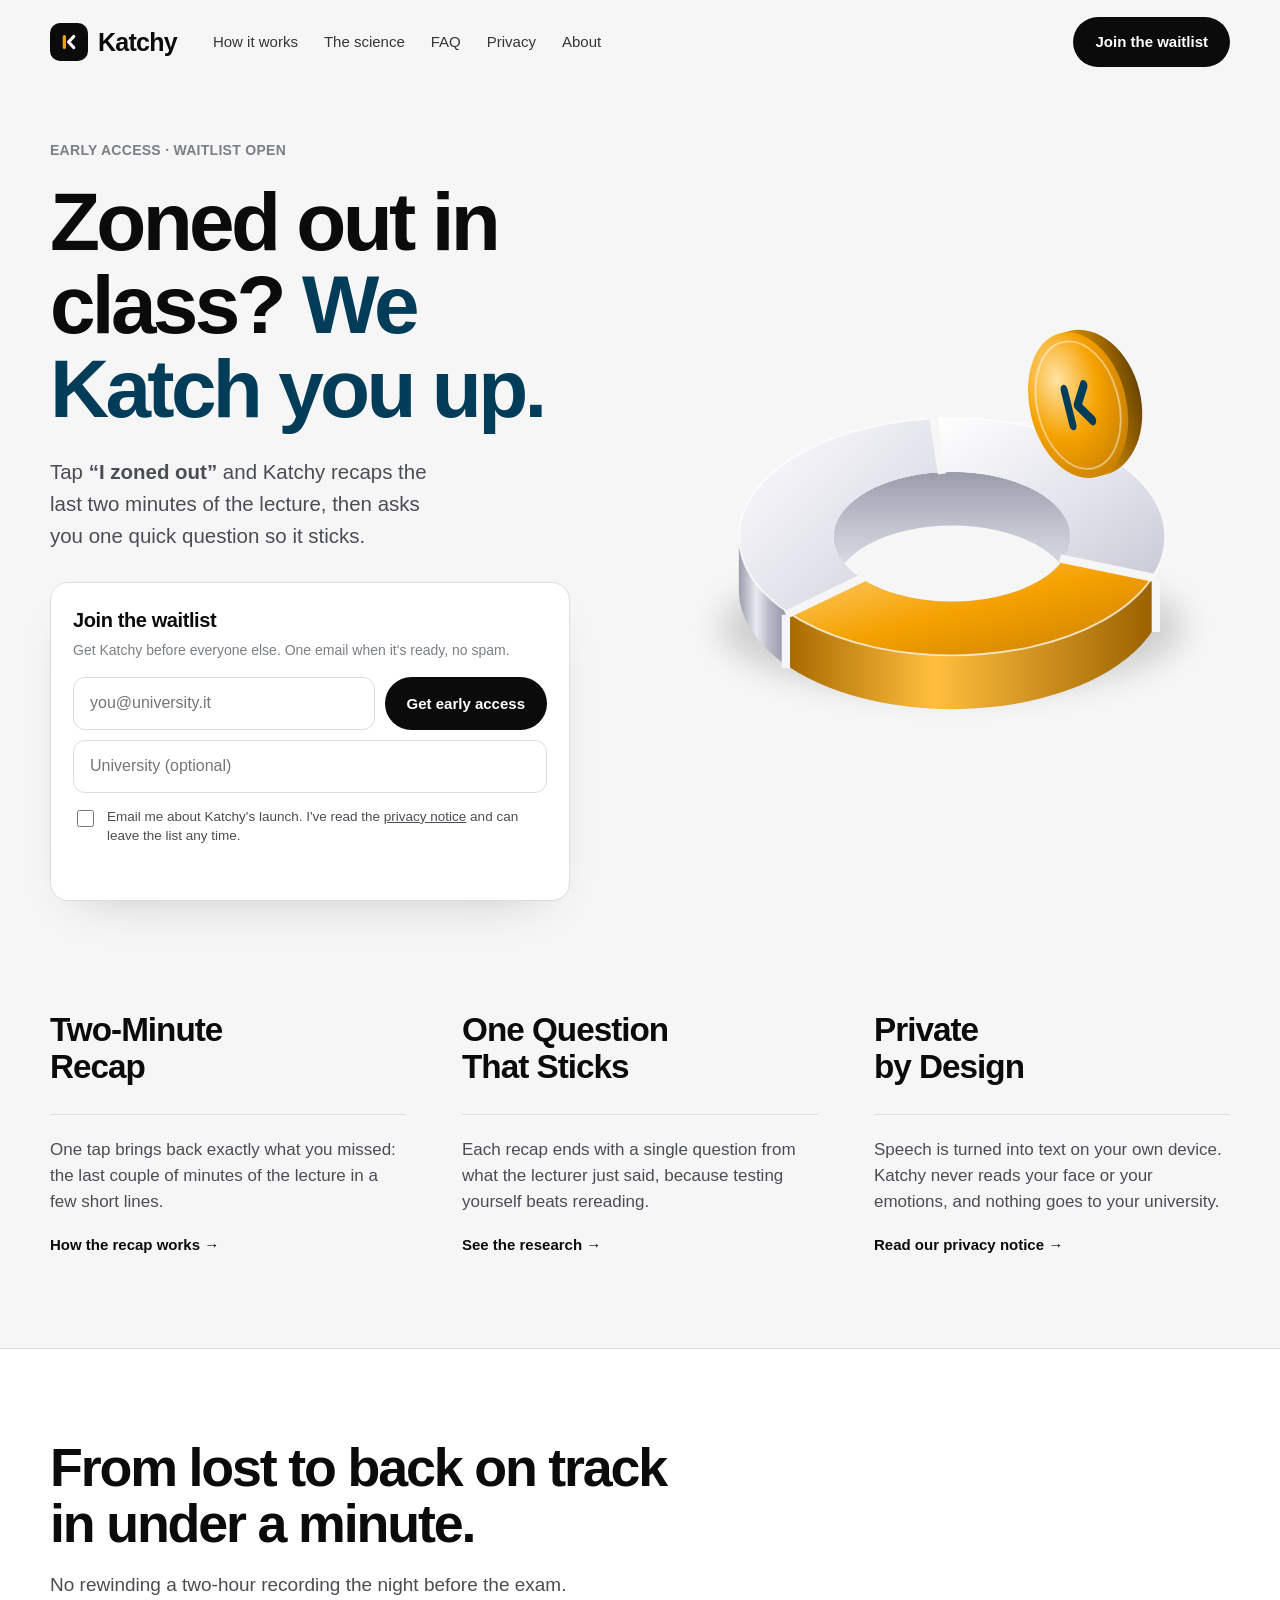
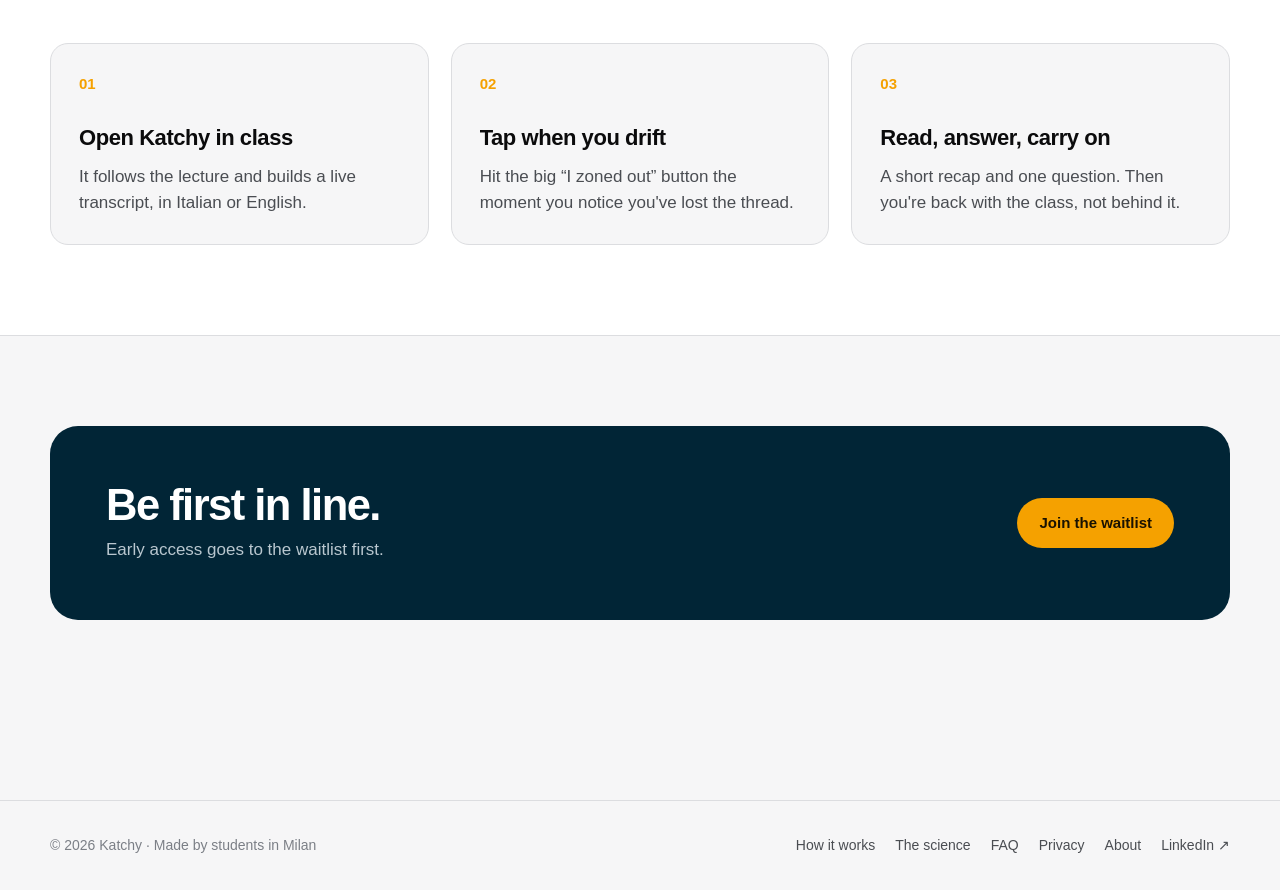
==== index.html @ 31d9f4f3 "Katchy waitlist site Co-Authored-By: Claude Opus 5.5 <noreply@anthropic.com>" ====
<!doctype html>
<html lang="en">
<head>
<meta charset="utf-8">
<meta name="viewport" content="width=device-width, initial-scale=1">
<title>Katchy · Zoned out in class? We Katch you up.</title>
<meta name="description" content="Tap “I zoned out” and Katchy recaps the last two minutes of your lecture, then asks you one quick question so it sticks. Join the waitlist.">
<meta name="theme-color" content="#f6f6f7">
<link rel="canonical" href="https://vladmtc.github.io/katchy/">
<meta property="og:title" content="Katchy · Zoned out in class? We Katch you up.">
<meta property="og:description" content="Tap “I zoned out” and Katchy recaps the last two minutes of your lecture, then asks you one quick question so it sticks. Join the waitlist.">
<meta property="og:url" content="https://vladmtc.github.io/katchy/">
<meta property="og:type" content="website">
<link rel="icon" type="image/svg+xml" href="favicon.svg">
<link rel="stylesheet" href="style.css">
</head>
<body>
<header class="nav">
  <div class="wrap">
    <a class="brand" href="index.html" aria-label="Katchy home"><span class="tile"><svg width="26" height="26" viewBox="0 0 512 512" aria-hidden="true"><g fill="none" stroke-width="64" stroke-linecap="round" stroke-linejoin="round"><path d="M164 148V364" stroke="#F5A100"/><path d="M348 148L248 256L348 364" stroke="#FFFFFF"/></g></svg></span>Katchy</a>
    <nav class="links" aria-label="Main"><a href="how.html">How it works</a><a href="science.html">The science</a><a href="faq.html">FAQ</a><a href="privacy.html">Privacy</a><a href="about.html">About</a><a class="pill" href="index.html#join">Join the waitlist</a></nav>
    <a class="pill" href="index.html#join">Join the waitlist</a>
    <button class="menu-btn" type="button" aria-label="Menu" aria-expanded="false">☰</button>
  </div>
</header>

<main>
<section class="hero">
  <div class="wrap">
    <div>
      <p class="eyebrow">Early access · Waitlist open</p>
      <h1>Zoned out in class? <span class="accent">We Katch you up.</span></h1>
      <p class="lead">Tap <strong>“I zoned out”</strong> and Katchy recaps the last two minutes of the lecture, then asks you one quick question so it sticks.</p>
      <div id="join">
<form class="join waitlist" id="hero-form" novalidate>
  <h2>Join the waitlist</h2>
  <p class="small">Get Katchy before everyone else. One email when it's ready, no spam.</p>
  <div class="row">
    <div class="field"><label class="hp" for="hero-form-email">Email</label>
      <input id="hero-form-email" type="email" name="email" placeholder="you@university.it" autocomplete="email" required></div>
    <button class="pill" type="submit">Get early access</button>
  </div>
  <div class="optional"><label class="hp" for="hero-form-uni">University</label>
    <input id="hero-form-uni" type="text" name="university" placeholder="University (optional)" autocomplete="organization"></div>
  <label class="consent"><input type="checkbox" name="consent">
    <span>Email me about Katchy's launch. I've read the <a href="privacy.html">privacy notice</a> and can leave the list any time.</span></label>
  <input class="hp" type="checkbox" name="botcheck" tabindex="-1" autocomplete="off" aria-hidden="true">
  <p class="status" role="status" aria-live="polite"></p>
</form></div>
    </div>
    <div class="hero-art"><svg viewBox="0 0 600 600" role="img" aria-label="A silver ring split into moments of a lecture, with the moment you missed highlighted in amber, and a Katchy coin">
<defs>
  <linearGradient id="top" x1="0" y1="0" x2="1" y2="1"><stop offset="0" stop-color="#ffffff"/><stop offset=".55" stop-color="#e3e4ec"/><stop offset="1" stop-color="#c9cad6"/></linearGradient>
  <linearGradient id="side" x1="0" y1="0" x2="1" y2="0"><stop offset="0" stop-color="#9a9cab"/><stop offset=".35" stop-color="#e9eaf1"/><stop offset=".6" stop-color="#b8bac8"/><stop offset="1" stop-color="#8d8f9e"/></linearGradient>
  <linearGradient id="amTop" x1="0" y1="0" x2="1" y2="1"><stop offset="0" stop-color="#ffd27a"/><stop offset=".5" stop-color="#F5A100"/><stop offset="1" stop-color="#c97f00"/></linearGradient>
  <linearGradient id="amSide" x1="0" y1="0" x2="1" y2="0"><stop offset="0" stop-color="#a86a00"/><stop offset=".4" stop-color="#ffbe3d"/><stop offset="1" stop-color="#9c6200"/></linearGradient>
  <linearGradient id="hole" x1="0" y1="0" x2="0" y2="1"><stop offset="0" stop-color="#9a9cab"/><stop offset=".5" stop-color="#c4c6d2"/><stop offset="1" stop-color="#e6e7ee"/></linearGradient>
  <linearGradient id="coinEdge" x1="0" y1="0" x2="1" y2="0"><stop offset="0" stop-color="#7a4f00"/><stop offset=".5" stop-color="#d89000"/><stop offset="1" stop-color="#6b4500"/></linearGradient>
  <radialGradient id="coinFace" cx=".35" cy=".3" r=".9"><stop offset="0" stop-color="#ffe2a3"/><stop offset=".45" stop-color="#F5A100"/><stop offset="1" stop-color="#b87400"/></radialGradient>
  <filter id="blur" x="-20%" y="-50%" width="140%" height="200%"><feGaussianBlur stdDeviation="18"/></filter>
</defs>
<ellipse cx="300" cy="416" rx="250" ry="70" fill="#000" opacity=".16" filter="url(#blur)"/>
<clipPath id="holeClip"><ellipse cx="300" cy="318" rx="128" ry="70"/></clipPath>
<ellipse cx="300" cy="318" rx="128" ry="70" fill="#f6f6f7"/>
<path clip-path="url(#holeClip)" fill="url(#hole)" d="M172.0,318.0 A128 70 0 0 1 428.0,318.0 L428.0,376.0 A128 70 0 0 0 172.0,376.0 Z"/>
<path d="M516.1,361.8 A230 128 0 0 1 123.8,400.3 L123.8,458.3 A230 128 0 0 0 516.1,419.8 Z" fill="url(#amSide)"/><path d="M123.8,400.3 A230 128 0 0 1 70.0,318.0 L70.0,376.0 A230 128 0 0 0 123.8,458.3 Z" fill="url(#side)"/><path d="" fill="url(#side)"/>
<path d="M516.1,361.8 A230 128 0 0 1 123.8,400.3 L201.9,363.0 A128 70 0 0 0 420.3,341.9 Z" fill="url(#amTop)"/><path d="M123.8,400.3 A230 128 0 0 1 280.0,190.5 L288.8,248.3 A128 70 0 0 0 201.9,363.0 Z" fill="url(#top)"/><path d="M280.0,190.5 A230 128 0 0 1 516.1,361.8 L420.3,341.9 A128 70 0 0 0 288.8,248.3 Z" fill="url(#top)"/>
<ellipse cx="300" cy="318" rx="230" ry="128" fill="none" stroke="#fff" stroke-opacity=".7" stroke-width="2"/>
<path d="M416.5 341.3 L519.9 362.8 M519.9 362.8 L519.9 420.8" stroke="#f6f6f7" stroke-width="9" stroke-linecap="butt" fill="none"/><path d="M205.0 361.7 L120.7 402.2 M120.7 402.2 L120.7 460.2" stroke="#f6f6f7" stroke-width="9" stroke-linecap="butt" fill="none"/><path d="M289.2 250.3 L279.6 187.5" stroke="#f6f6f7" stroke-width="9" stroke-linecap="butt" fill="none"/>
<g transform="translate(436 176) rotate(-14)">
  <ellipse cx="10" cy="0" rx="58" ry="80" fill="url(#coinEdge)"/>
  <ellipse cx="0" cy="0" rx="52" ry="80" fill="url(#coinFace)"/>
  <ellipse cx="0" cy="0" rx="44" ry="70" fill="none" stroke="#fff" stroke-opacity=".45" stroke-width="2"/>
  <g transform="translate(-30 -46) scale(.118 .18)" fill="none" stroke-width="64" stroke-linecap="round" stroke-linejoin="round">
    <path d="M164 148V364" stroke="#013D59"/><path d="M348 148L248 256L348 364" stroke="#013D59"/>
  </g>
</g>
</svg></div>
  </div>
</section>

<section class="cols" aria-label="What you get">
  <div class="wrap">
    <div class="col">
      <h3>Two‑Minute<br>Recap</h3><hr>
      <p>One tap brings back exactly what you missed: the last couple of minutes of the lecture in a few short lines.</p>
      <a class="more" href="how.html#recap">How the recap works →</a>
    </div>
    <div class="col">
      <h3>One Question<br>That Sticks</h3><hr>
      <p>Each recap ends with a single question from what the lecturer just said, because testing yourself beats rereading.</p>
      <a class="more" href="science.html">See the research →</a>
    </div>
    <div class="col">
      <h3>Private<br>by Design</h3><hr>
      <p>Speech is turned into text on your own device. Katchy never reads your face or your emotions, and nothing goes to your university.</p>
      <a class="more" href="privacy.html">Read our privacy notice →</a>
    </div>
  </div>
</section>

<section class="band" id="how">
  <div class="wrap">
    <h2 class="big">From lost to back on track<br>in under a minute.</h2>
    <p class="sub">No rewinding a two-hour recording the night before the exam.</p>
    <div class="steps">
      <div class="step"><h3>Open Katchy in class</h3><p>It follows the lecture and builds a live transcript, in Italian or English.</p></div>
      <div class="step"><h3>Tap when you drift</h3><p>Hit the big “I zoned out” button the moment you notice you've lost the thread.</p></div>
      <div class="step"><h3>Read, answer, carry on</h3><p>A short recap and one question. Then you're back with the class, not behind it.</p></div>
    </div>
  </div>
</section>

<section class="section">
  <div class="wrap">
    <div class="cta-band">
      <div><h2>Be first in line.</h2><p>Early access goes to the waitlist first.</p></div>
      <a class="pill amber" href="#join">Join the waitlist</a>
    </div>
  </div>
</section>
</main>
<footer>
  <div class="wrap">
    <span>© <span data-year>2026</span> Katchy · Made by students in Milan</span>
    <nav aria-label="Footer">
      <a href="how.html">How it works</a><a href="science.html">The science</a><a href="faq.html">FAQ</a>
      <a href="privacy.html">Privacy</a><a href="about.html">About</a>
      <a href="https://www.linkedin.com/company/katchy-ai" target="_blank" rel="noopener">LinkedIn ↗</a>
    </nav>
  </div>
</footer>
<script src="main.js"></script>
</body>
</html>
---- style.css ----
:root{
  --bg:#f6f6f7; --surface:#ffffff; --ink:#0b0b0c; --ink-2:#4a4d52; --ink-3:#7b7f86;
  --line:#dcdde0; --navy:#013D59; --deep:#012536; --amber:#F5A100; --amber-ink:#5c3d00;
  --ok:#1f8a5b; --err:#b42318; --radius:18px;
  --font:"Inter","SF Pro Display",-apple-system,BlinkMacSystemFont,"Segoe UI",Roboto,Helvetica,Arial,sans-serif;
  color-scheme:light;
}
*{box-sizing:border-box}
html{scroll-behavior:smooth}
body{margin:0;background:var(--bg);color:var(--ink);font-family:var(--font);font-size:17px;line-height:1.55;-webkit-font-smoothing:antialiased}
a{color:inherit}
img,svg{display:block;max-width:100%}
.wrap{width:min(1180px,100% - 48px);margin-inline:auto}

/* ---------- nav ---------- */
.nav{position:sticky;top:0;z-index:20;background:color-mix(in srgb,var(--bg) 86%,transparent);backdrop-filter:saturate(1.4) blur(14px);-webkit-backdrop-filter:saturate(1.4) blur(14px)}
.nav .wrap{display:flex;align-items:center;gap:36px;height:84px}
.brand{display:flex;align-items:center;gap:10px;text-decoration:none;font-weight:800;font-size:25px;letter-spacing:-.03em}
.brand .tile{width:38px;height:38px;border-radius:10px;background:var(--ink);display:grid;place-items:center}
.links{display:flex;gap:26px;font-size:15px;font-weight:500}
.links a{text-decoration:none;color:var(--ink);opacity:.82}
.links a.pill{color:#fff;opacity:1;text-decoration:none}
.links a:not(.pill):hover,.links a[aria-current=page]{opacity:1;text-decoration:underline;text-underline-offset:6px;text-decoration-thickness:1.5px}
.pill{margin-left:auto;display:inline-flex;align-items:center;justify-content:center;gap:8px;background:var(--ink);color:#fff;text-decoration:none;font-weight:600;font-size:15px;padding:13px 22px;border-radius:999px;border:0;cursor:pointer;font-family:inherit;transition:transform .15s,background .15s}
.pill:hover{background:#26272b;transform:translateY(-1px)}
.pill.amber{background:var(--amber);color:#1a1200}
.pill.amber:hover{background:#ffb21f}
.menu-btn{display:none;margin-left:auto;background:none;border:1px solid var(--line);border-radius:12px;width:44px;height:44px;font-size:20px;cursor:pointer}

/* ---------- hero ---------- */
.hero{padding:56px 0 40px}
.hero .wrap{display:grid;grid-template-columns:1.05fr 1fr;gap:40px;align-items:center}
.eyebrow{font-size:14px;font-weight:600;letter-spacing:.02em;color:var(--ink-3);margin:0 0 18px;text-transform:uppercase}
h1{font-size:clamp(44px,6.4vw,86px);line-height:1.02;letter-spacing:-.045em;font-weight:800;margin:0}
h1 .accent{color:var(--navy)}
.lead{font-size:clamp(18px,1.6vw,22px);color:var(--ink-2);max-width:34ch;margin:26px 0 30px}
.hero-art{position:relative;aspect-ratio:1/1;max-width:600px;justify-self:end;width:100%}
.hero-art svg{width:100%;height:100%;animation:float 7s ease-in-out infinite}
@keyframes float{50%{transform:translateY(-12px)}}
@media (prefers-reduced-motion:reduce){.hero-art svg{animation:none}html{scroll-behavior:auto}}

/* ---------- waitlist form ---------- */
.join{background:var(--surface);border:1px solid var(--line);border-radius:var(--radius);padding:22px;max-width:520px;box-shadow:0 20px 50px -30px rgba(0,0,0,.25)}
.join h2{font-size:20px;letter-spacing:-.02em;margin:0 0 4px}
.join p.small{margin:0 0 16px}
.row{display:flex;gap:10px}
.field{flex:1;min-width:0}
input[type=email],input[type=text]{width:100%;font:inherit;font-size:16px;padding:13px 16px;border:1px solid var(--line);border-radius:12px;background:#fff;color:var(--ink)}
input:focus-visible{outline:2px solid var(--navy);outline-offset:1px;border-color:transparent}
.join .optional{margin-top:10px}
.consent{display:flex;gap:10px;align-items:flex-start;font-size:13.5px;color:var(--ink-2);margin:14px 0 4px;line-height:1.45}
.consent input{margin-top:3px;width:17px;height:17px;accent-color:var(--navy);flex:none}
.hp{position:absolute;left:-9999px;width:1px;height:1px;overflow:hidden}
.status{min-height:22px;font-size:14px;margin:10px 0 0;font-weight:500}
.status.ok{color:var(--ok)} .status.err{color:var(--err)}
.small{font-size:14px;color:var(--ink-3)}

/* ---------- three columns ---------- */
.cols{padding:70px 0 90px}
.cols .wrap{display:grid;grid-template-columns:repeat(3,1fr);gap:56px}
.col h3{font-size:clamp(28px,2.6vw,38px);line-height:1.12;letter-spacing:-.03em;font-weight:600;margin:0 0 26px;min-height:2.3em}
.col hr{border:0;border-top:1.5px solid var(--line);margin:0 0 22px}
.col p{color:var(--ink-2);margin:0 0 16px}
.more{font-weight:600;text-decoration:none;font-size:15px;color:var(--ink)}
.more:hover{text-decoration:underline;text-underline-offset:5px}

/* ---------- generic sections & pages ---------- */
.band{background:var(--surface);border-block:1px solid var(--line);padding:90px 0}
.section{padding:90px 0}
h2.big{font-size:clamp(34px,4.2vw,56px);letter-spacing:-.04em;line-height:1.05;margin:0 0 18px;font-weight:800}
.sub{color:var(--ink-2);font-size:19px;max-width:60ch;margin:0 0 44px}
.steps{display:grid;grid-template-columns:repeat(3,1fr);gap:22px;counter-reset:s}
.step{background:var(--bg);border:1px solid var(--line);border-radius:var(--radius);padding:28px}
.step::before{counter-increment:s;content:counter(s,decimal-leading-zero);display:block;font-weight:700;color:var(--amber);font-size:15px;margin-bottom:26px}
.step h3{margin:0 0 8px;font-size:22px;letter-spacing:-.02em}
.step p{margin:0;color:var(--ink-2)}
.page-head{padding:60px 0 20px}
.page-head h1{font-size:clamp(40px,5.4vw,72px)}
.page-head .lead{max-width:52ch}
.prose{max-width:720px;padding:20px 0 90px}
.prose h2{font-size:28px;letter-spacing:-.03em;margin:46px 0 10px}
.prose p,.prose li{color:var(--ink-2)}
.prose li{margin:6px 0}
.prose blockquote{margin:24px 0;padding:18px 22px;border-left:4px solid var(--amber);background:var(--surface);border-radius:0 12px 12px 0;color:var(--ink)}
.stat{display:grid;grid-template-columns:repeat(2,1fr);gap:16px;margin:28px 0}
.stat div{background:var(--surface);border:1px solid var(--line);border-radius:var(--radius);padding:22px}
.stat b{display:block;font-size:52px;letter-spacing:-.04em;line-height:1}
.stat span{font-size:14px;color:var(--ink-3)}
details{border-top:1px solid var(--line);padding:20px 0}
details:last-of-type{border-bottom:1px solid var(--line)}
summary{cursor:pointer;font-weight:600;font-size:19px;letter-spacing:-.01em;list-style:none;display:flex;justify-content:space-between;gap:20px}
summary::-webkit-details-marker{display:none}
summary::after{content:"+";font-weight:400;font-size:24px;line-height:1;color:var(--ink-3)}
details[open] summary::after{content:"–"}
details p{color:var(--ink-2);margin:12px 0 0;max-width:70ch}
.cta-band{background:var(--deep);color:#fff;border-radius:28px;padding:56px;display:flex;align-items:center;justify-content:space-between;gap:30px;flex-wrap:wrap;margin:0 0 90px}
.cta-band h2{margin:0;font-size:clamp(28px,3.4vw,44px);letter-spacing:-.035em;line-height:1.08}
.cta-band p{margin:8px 0 0;color:#b9c7cf}

/* ---------- message pages ---------- */
.msg{min-height:calc(100vh - 84px - 120px);display:grid;place-items:center;text-align:center;padding:40px 0}
.msg .badge{width:84px;height:84px;border-radius:24px;background:var(--ink);display:grid;place-items:center;margin:0 auto 28px}
.msg h1{font-size:clamp(40px,5vw,64px)}
.msg .lead{margin:20px auto 30px;max-width:42ch}
.msg .actions{display:flex;gap:12px;justify-content:center;flex-wrap:wrap}
.ghost{display:inline-flex;align-items:center;padding:13px 22px;border-radius:999px;border:1px solid var(--line);text-decoration:none;font-weight:600;font-size:15px;background:var(--surface)}
.ghost:hover{border-color:var(--ink)}

/* ---------- footer ---------- */
footer{border-top:1px solid var(--line);padding:34px 0;font-size:14px;color:var(--ink-3)}
footer .wrap{display:flex;gap:20px;align-items:center;flex-wrap:wrap}
footer nav{display:flex;gap:20px;margin-left:auto;flex-wrap:wrap}
footer a{text-decoration:none;color:var(--ink-2)}
footer a:hover{color:var(--ink);text-decoration:underline}

/* ---------- responsive ---------- */
@media (max-width:980px){
  .hero .wrap{grid-template-columns:1fr}
  .hero-art{justify-self:center;max-width:440px;order:-1;margin-bottom:-20px}
  .hero{padding-top:20px}
  .cols .wrap,.steps{grid-template-columns:1fr;gap:40px}
  .col h3{min-height:0}
}
@media (max-width:820px){
  .menu-btn{display:block}
  .nav .pill{display:none}
  .links{display:none;position:absolute;top:84px;left:0;right:0;flex-direction:column;gap:0;background:var(--bg);border-bottom:1px solid var(--line);padding:8px 24px 20px}
  .links a{padding:12px 0;font-size:18px}
  .nav.open .links{display:flex}
  .links .pill{display:inline-flex;margin:10px 0 0;align-self:flex-start;padding:13px 22px;font-size:16px}
  .wrap{width:min(1180px,100% - 32px)}
  .hero-art{max-width:250px;margin:-10px auto -30px}
  .lead{margin:18px 0 22px}
  .row{flex-direction:column}
  .stat{grid-template-columns:1fr}
  .cta-band{padding:36px 26px}
  .band,.section{padding:64px 0}
}
@media (min-width:821px){.links .pill{display:none}}
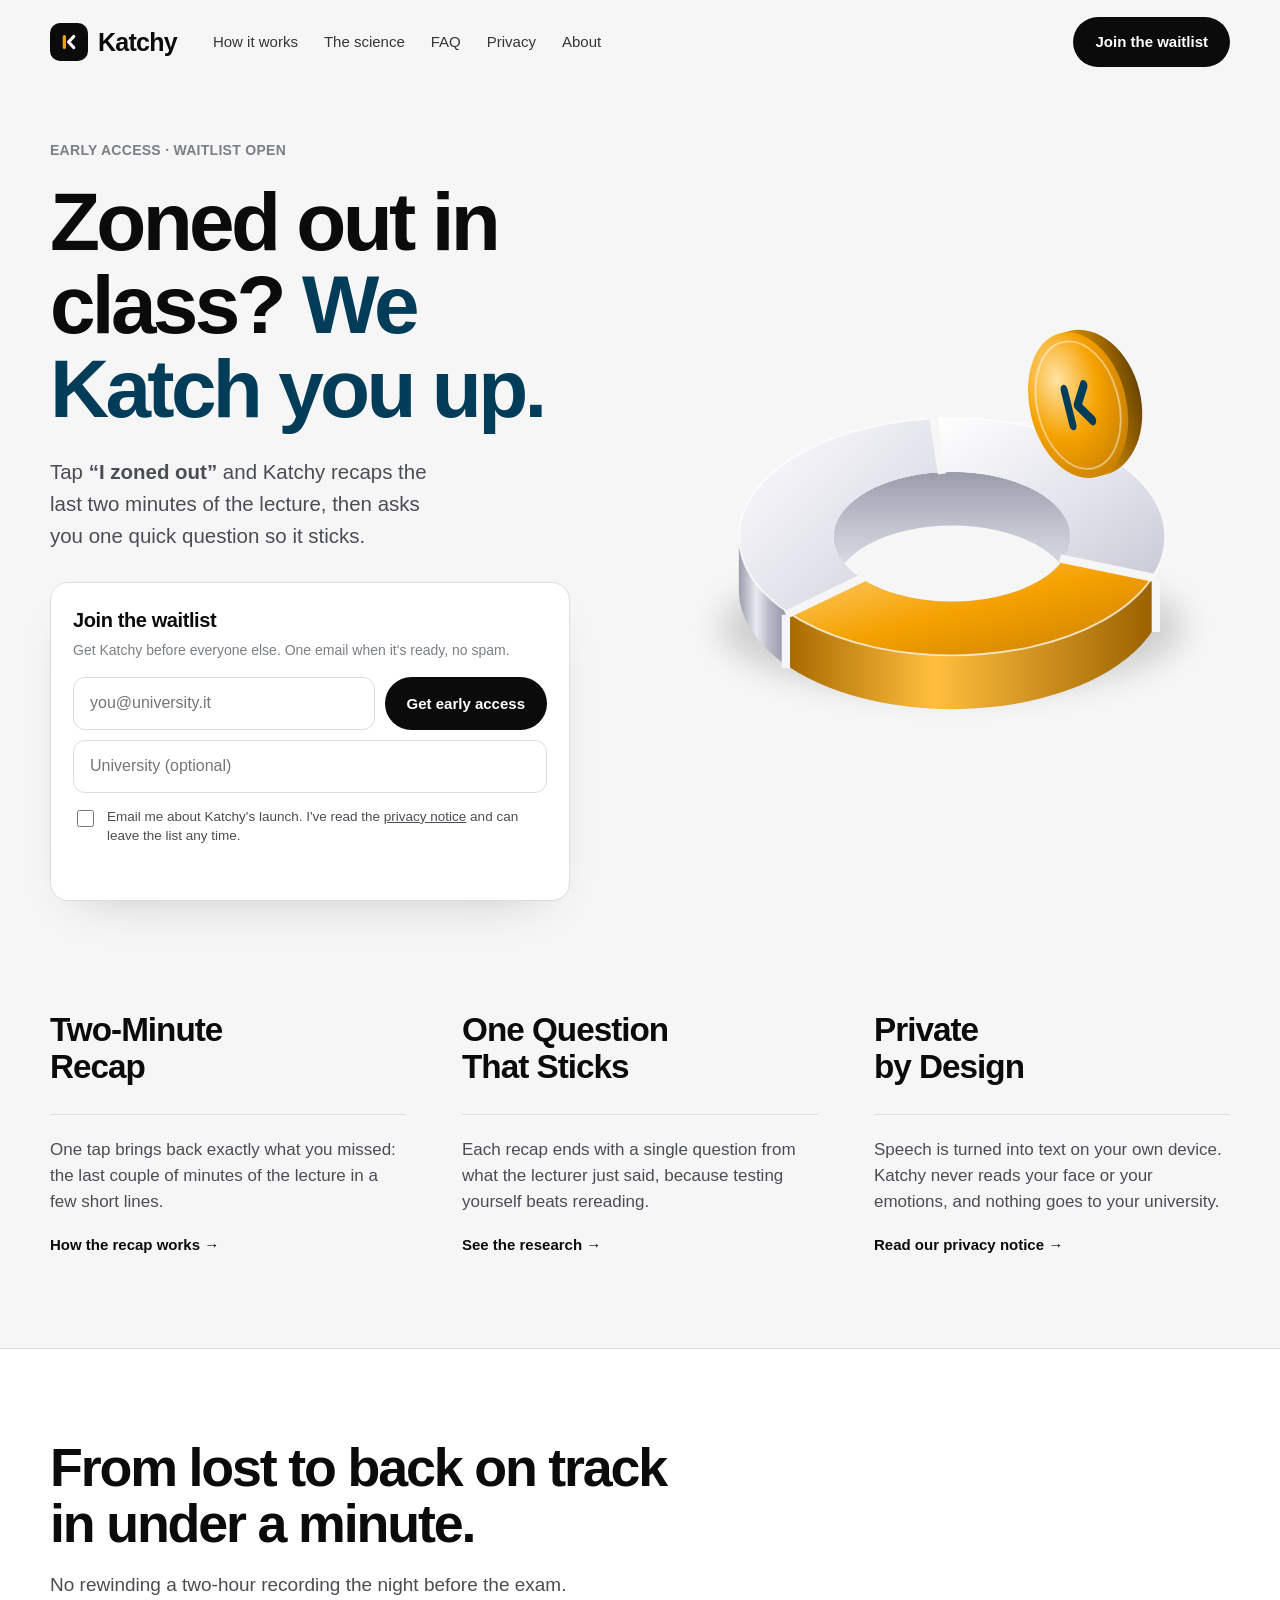
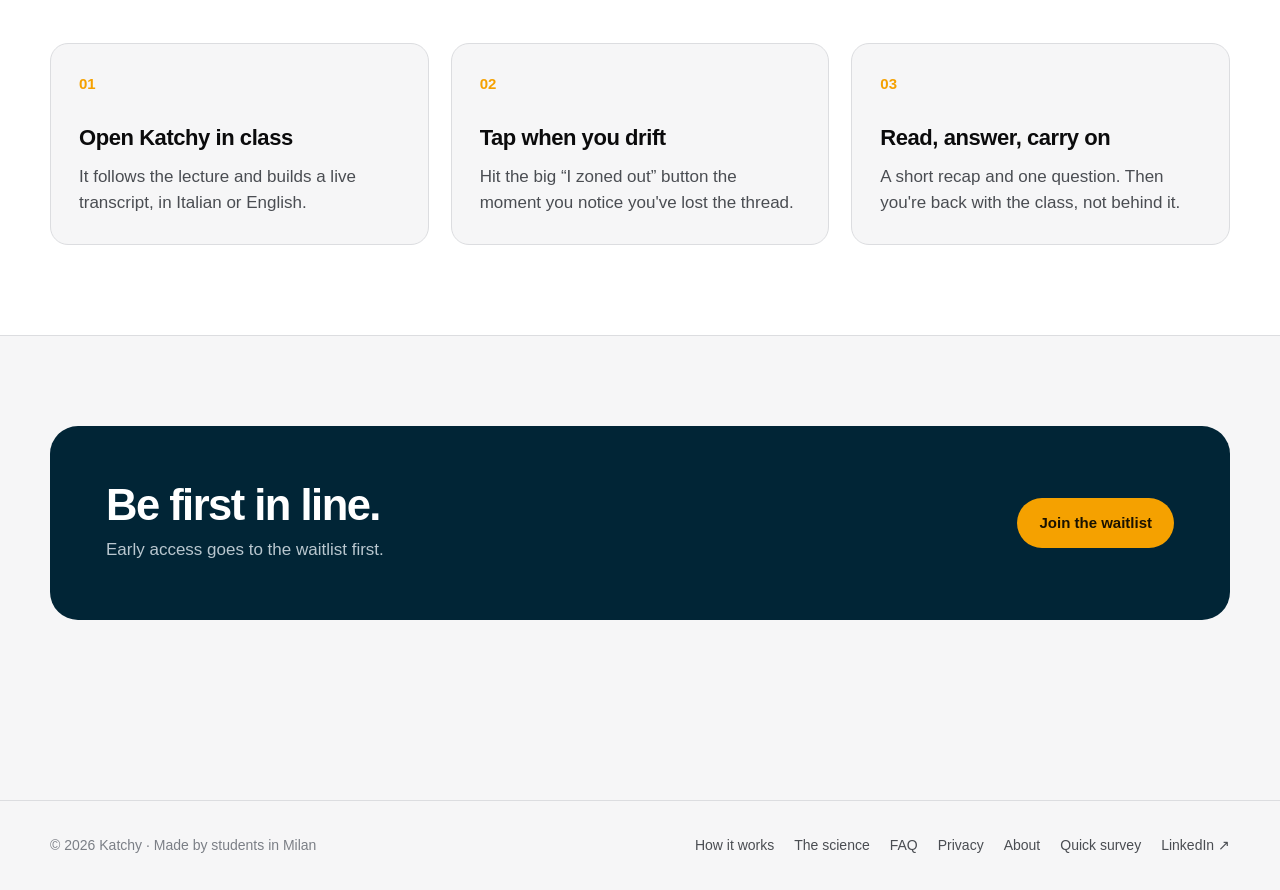
==== commit c00f18d5: "Add survey page, cookie-free visit stats (GoatCounter) and per-channel source tracking" ====
--- a/index.html
+++ b/index.html
@@ -6,13 +6,13 @@
 <title>Katchy · Zoned out in class? We Katch you up.</title>
 <meta name="description" content="Tap “I zoned out” and Katchy recaps the last two minutes of your lecture, then asks you one quick question so it sticks. Join the waitlist.">
 <meta name="theme-color" content="#f6f6f7">
-<link rel="canonical" href="https://vladmtc.github.io/katchy/">
+<link rel="canonical" href="https://getkatchy.github.io/">
 <meta property="og:title" content="Katchy · Zoned out in class? We Katch you up.">
 <meta property="og:description" content="Tap “I zoned out” and Katchy recaps the last two minutes of your lecture, then asks you one quick question so it sticks. Join the waitlist.">
-<meta property="og:url" content="https://vladmtc.github.io/katchy/">
+<meta property="og:url" content="https://getkatchy.github.io/">
 <meta property="og:type" content="website">
 <link rel="icon" type="image/svg+xml" href="favicon.svg">
-<link rel="stylesheet" href="style.css">
+<link rel="stylesheet" href="style.css?v=5">
 </head>
 <body>
 <header class="nav">
@@ -125,11 +125,12 @@
     <span>© <span data-year>2026</span> Katchy · Made by students in Milan</span>
     <nav aria-label="Footer">
       <a href="how.html">How it works</a><a href="science.html">The science</a><a href="faq.html">FAQ</a>
-      <a href="privacy.html">Privacy</a><a href="about.html">About</a>
+      <a href="privacy.html">Privacy</a><a href="about.html">About</a><a href="survey.html">Quick survey</a>
       <a href="https://www.linkedin.com/company/katchy-ai" target="_blank" rel="noopener">LinkedIn ↗</a>
     </nav>
   </div>
 </footer>
-<script src="main.js"></script>
+<script data-goatcounter="https://getkatchy.goatcounter.com/count" async src="https://gc.zgo.at/count.js"></script>
+<script src="main.js?v=5"></script>
 </body>
 </html>
--- a/style.css
+++ b/style.css
@@ -106,6 +106,21 @@
 .ghost{display:inline-flex;align-items:center;padding:13px 22px;border-radius:999px;border:1px solid var(--line);text-decoration:none;font-weight:600;font-size:15px;background:var(--surface)}
 .ghost:hover{border-color:var(--ink)}
 
+/* ---------- survey ---------- */
+form.survey{max-width:720px;margin:10px 0 90px;padding:28px}
+.q{border:0;margin:0 0 26px;padding:0}
+.q legend{font-weight:700;font-size:19px;letter-spacing:-.01em;margin-bottom:12px;padding:0}
+.opts{display:flex;flex-wrap:wrap;gap:10px}
+.opt{position:relative;cursor:pointer}
+.opt input{position:absolute;opacity:0;inset:0;margin:0;cursor:pointer}
+.opt span{display:inline-block;padding:12px 18px;border:1.5px solid var(--line);border-radius:999px;font-size:15.5px;font-weight:500;background:#fff;transition:border-color .15s,background .15s}
+.opt:hover span{border-color:var(--ink-3)}
+.opt input:checked+span{background:var(--navy);border-color:var(--navy);color:#fff}
+.opt input:focus-visible+span{outline:2px solid var(--amber);outline-offset:2px}
+.q.missing legend{color:var(--err)}
+form.survey .pill{margin-top:6px}
+.survey-done{min-height:auto;padding:60px 0 90px}
+
 /* ---------- footer ---------- */
 footer{border-top:1px solid var(--line);padding:34px 0;font-size:14px;color:var(--ink-3)}
 footer .wrap{display:flex;gap:20px;align-items:center;flex-wrap:wrap}
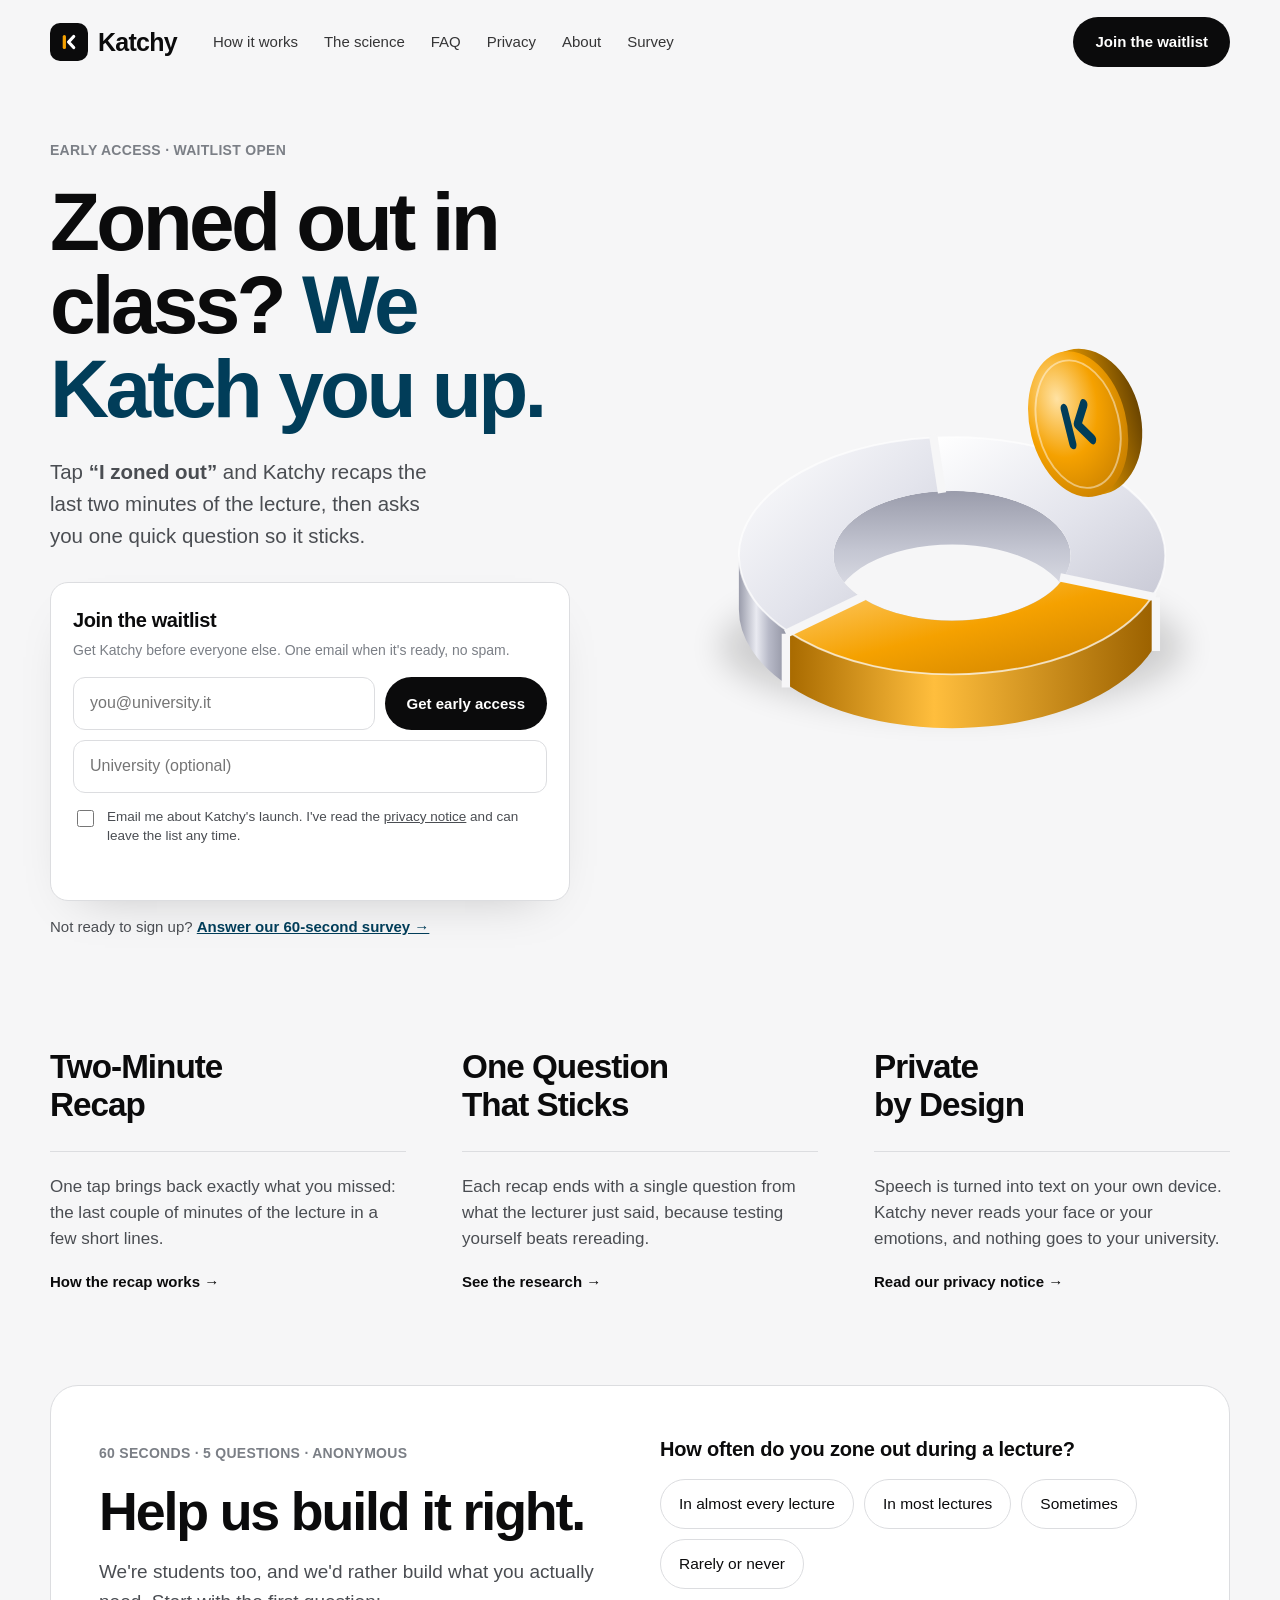
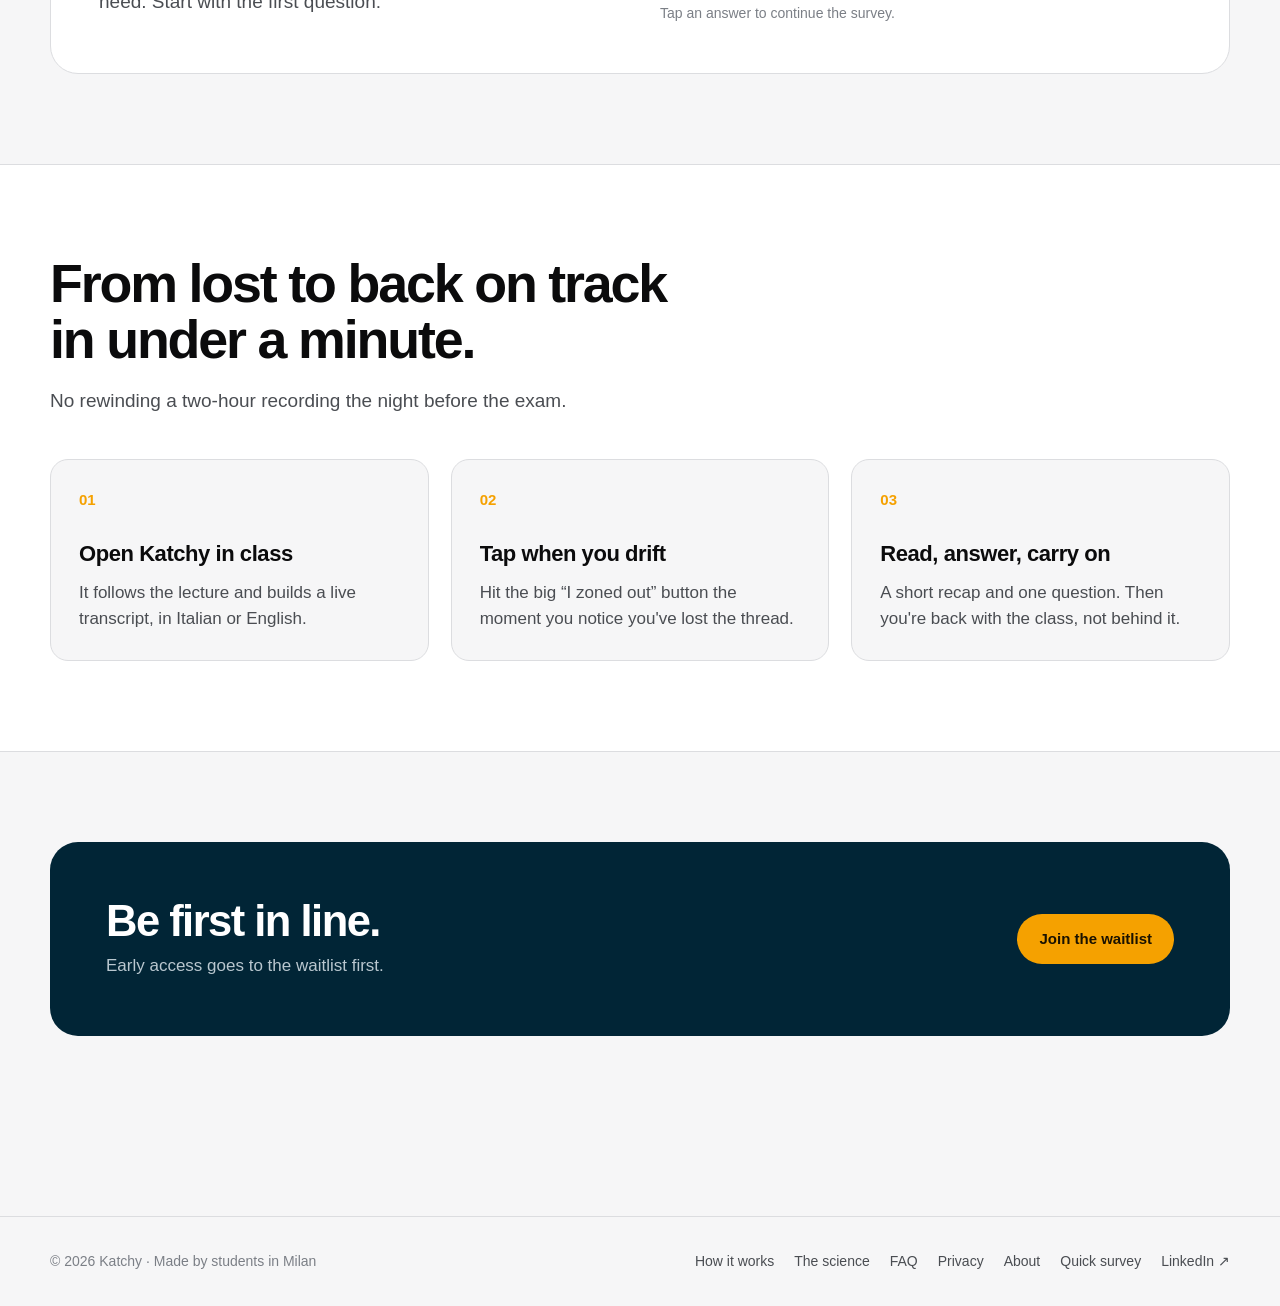
==== commit 58550cc9: "Put the survey on the home page and in the menu" ====
--- a/index.html
+++ b/index.html
@@ -12,13 +12,13 @@
 <meta property="og:url" content="https://getkatchy.github.io/">
 <meta property="og:type" content="website">
 <link rel="icon" type="image/svg+xml" href="favicon.svg">
-<link rel="stylesheet" href="style.css?v=5">
+<link rel="stylesheet" href="style.css?v=8">
 </head>
 <body>
 <header class="nav">
   <div class="wrap">
     <a class="brand" href="index.html" aria-label="Katchy home"><span class="tile"><svg width="26" height="26" viewBox="0 0 512 512" aria-hidden="true"><g fill="none" stroke-width="64" stroke-linecap="round" stroke-linejoin="round"><path d="M164 148V364" stroke="#F5A100"/><path d="M348 148L248 256L348 364" stroke="#FFFFFF"/></g></svg></span>Katchy</a>
-    <nav class="links" aria-label="Main"><a href="how.html">How it works</a><a href="science.html">The science</a><a href="faq.html">FAQ</a><a href="privacy.html">Privacy</a><a href="about.html">About</a><a class="pill" href="index.html#join">Join the waitlist</a></nav>
+    <nav class="links" aria-label="Main"><a href="how.html">How it works</a><a href="science.html">The science</a><a href="faq.html">FAQ</a><a href="privacy.html">Privacy</a><a href="about.html">About</a><a href="survey.html">Survey</a><a class="pill" href="index.html#join">Join the waitlist</a></nav>
     <a class="pill" href="index.html#join">Join the waitlist</a>
     <button class="menu-btn" type="button" aria-label="Menu" aria-expanded="false">☰</button>
   </div>
@@ -47,6 +47,7 @@
   <input class="hp" type="checkbox" name="botcheck" tabindex="-1" autocomplete="off" aria-hidden="true">
   <p class="status" role="status" aria-live="polite"></p>
 </form></div>
+      <p class="alt-cta">Not ready to sign up? <a href="survey.html">Answer our 60-second survey →</a></p>
     </div>
     <div class="hero-art"><svg viewBox="0 0 600 600" role="img" aria-label="A silver ring split into moments of a lecture, with the moment you missed highlighted in amber, and a Katchy coin">
 <defs>
@@ -99,6 +100,25 @@
   </div>
 </section>
 
+<section class="section survey-teaser" id="survey" aria-label="Quick survey">
+  <div class="wrap">
+    <div class="teaser">
+      <div>
+        <p class="eyebrow">60 seconds · 5 questions · anonymous</p>
+        <h2 class="big">Help us build it right.</h2>
+        <p class="sub">We're students too, and we'd rather build what you actually need. Start with the first question:</p>
+      </div>
+      <div class="teaser-q">
+        <p class="teaser-label">How often do you zone out during a lecture?</p>
+        <div class="opts">
+          <a class="opt" href="survey.html#q1=0"><span>In almost every lecture</span></a><a class="opt" href="survey.html#q1=1"><span>In most lectures</span></a><a class="opt" href="survey.html#q1=2"><span>Sometimes</span></a><a class="opt" href="survey.html#q1=3"><span>Rarely or never</span></a>
+        </div>
+        <p class="small">Tap an answer to continue the survey.</p>
+      </div>
+    </div>
+  </div>
+</section>
+
 <section class="band" id="how">
   <div class="wrap">
     <h2 class="big">From lost to back on track<br>in under a minute.</h2>
@@ -131,6 +151,6 @@
   </div>
 </footer>
 <script data-goatcounter="https://getkatchy.goatcounter.com/count" async src="https://gc.zgo.at/count.js"></script>
-<script src="main.js?v=5"></script>
+<script src="main.js?v=8"></script>
 </body>
 </html>
--- a/style.css
+++ b/style.css
@@ -121,6 +121,25 @@
 form.survey .pill{margin-top:6px}
 .survey-done{min-height:auto;padding:60px 0 90px}
 
+/* ---------- survey teaser (home) ---------- */
+.alt-cta{margin:14px 0 0;font-size:15px;color:var(--ink-2)}
+.alt-cta a{font-weight:600;color:var(--navy)}
+.survey-teaser{padding-top:0}
+.teaser{background:var(--surface);border:1px solid var(--line);border-radius:28px;padding:48px;display:grid;grid-template-columns:1fr 1fr;gap:40px;align-items:center}
+.teaser .sub{margin-bottom:0}
+.teaser-label{font-weight:700;font-size:20px;letter-spacing:-.01em;margin:0 0 14px}
+a.opt{text-decoration:none;color:var(--ink)}
+a.opt:hover span{background:var(--navy);border-color:var(--navy);color:#fff}
+.teaser-q .small{margin:14px 0 0}
+@media (max-width:980px){.teaser{grid-template-columns:1fr;padding:32px 24px;gap:24px}}
+
+/* ---------- invite (thank-you page) ---------- */
+.invite{margin:8px auto 18px;text-align:left}
+.invite .invite-link{font-size:14.5px;color:var(--ink-2);background:var(--bg)}
+.share-row{display:flex;gap:10px;margin-top:12px;flex-wrap:wrap}
+.share-row .ghost{cursor:pointer;font-family:inherit}
+.after-invite{margin:0}
+
 /* ---------- footer ---------- */
 footer{border-top:1px solid var(--line);padding:34px 0;font-size:14px;color:var(--ink-3)}
 footer .wrap{display:flex;gap:20px;align-items:center;flex-wrap:wrap}
